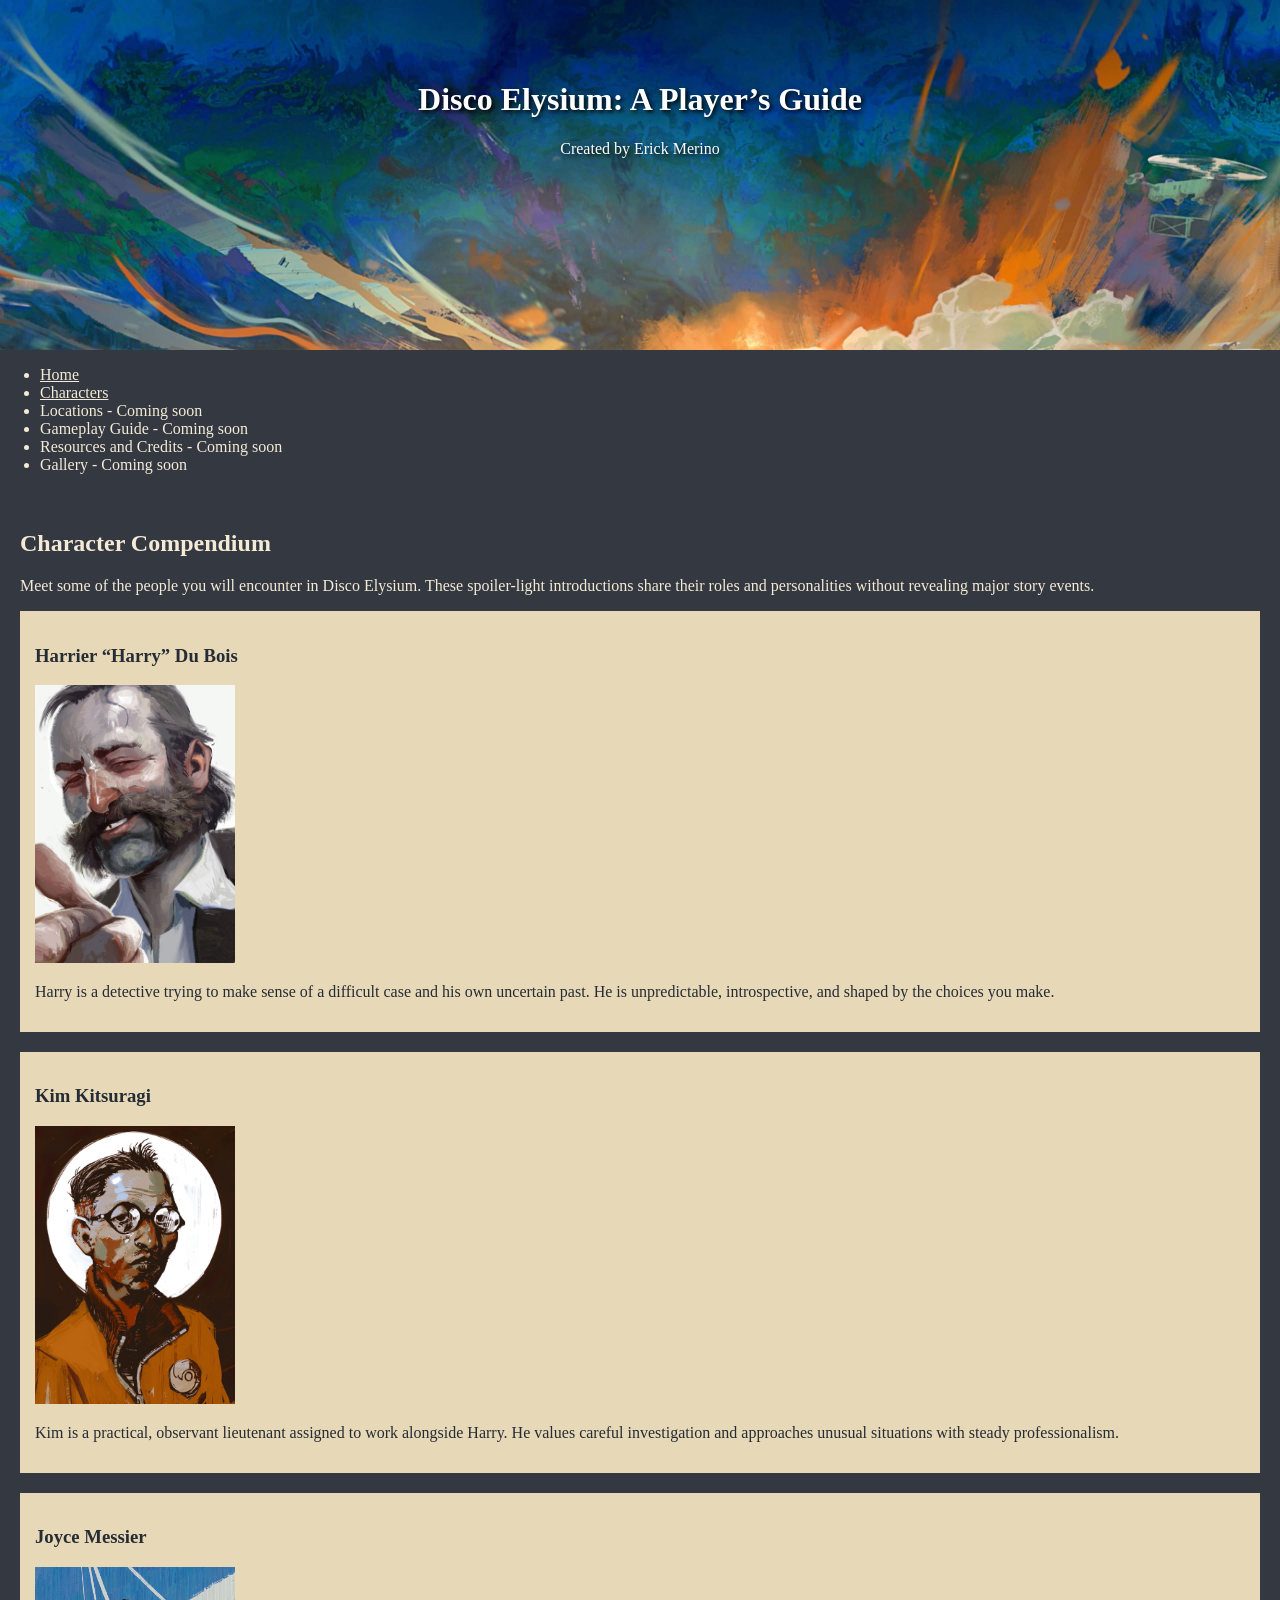
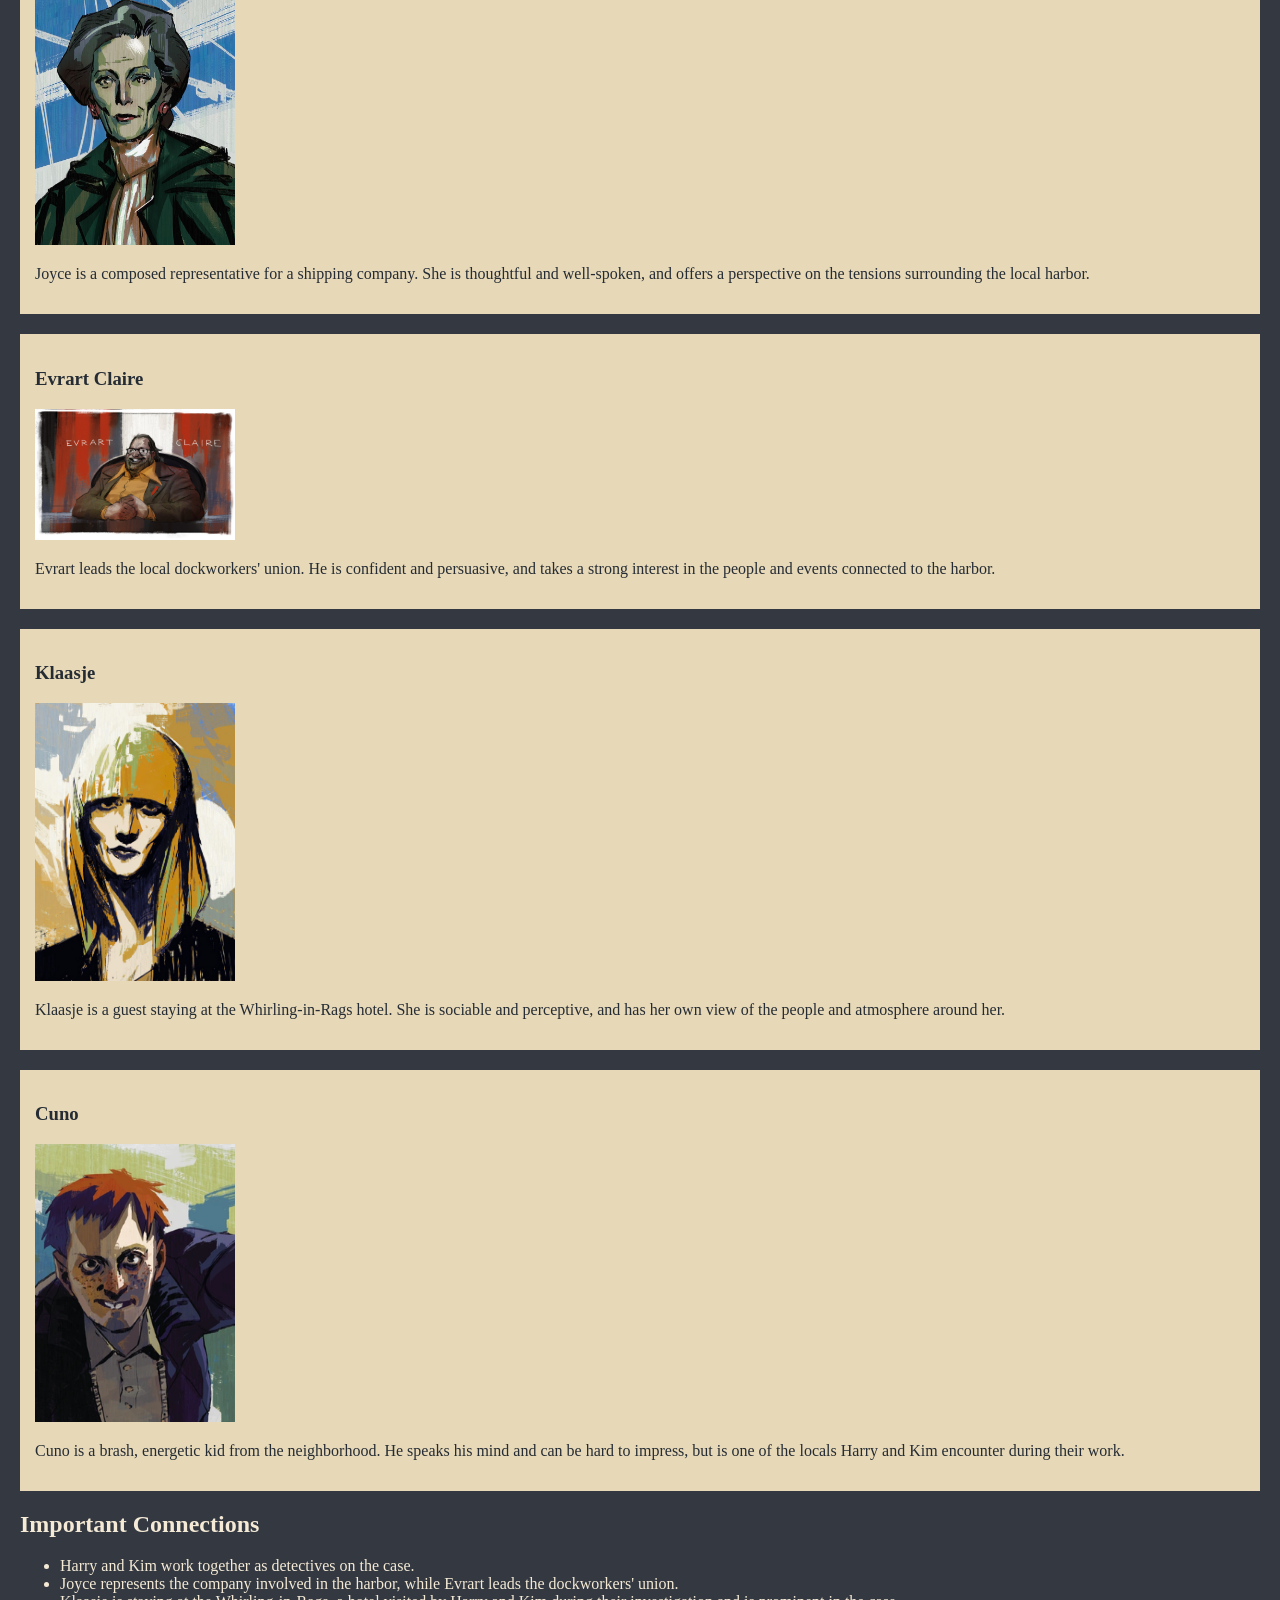
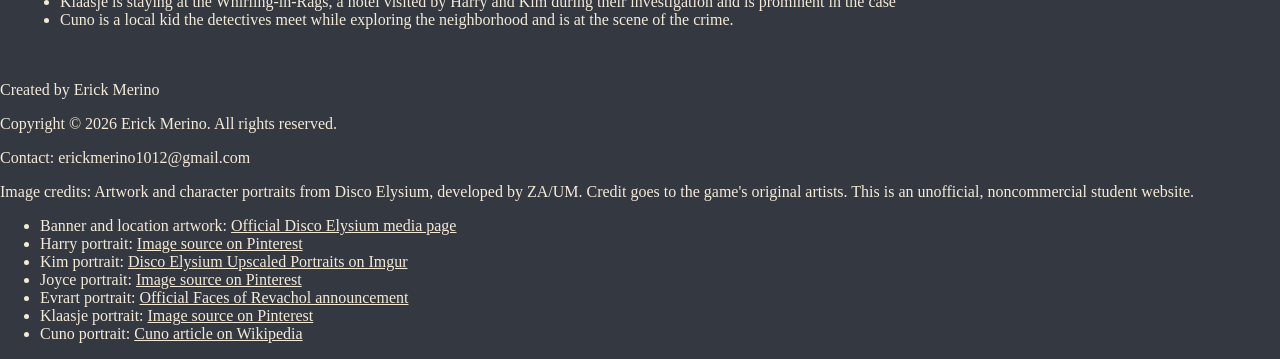
==== characters.html @ d82aca31 "Add files via upload" ====
<!DOCTYPE html>
<html lang="en">
<head>
    <meta charset="UTF-8">
    <meta name="viewport" content="width=device-width, initial-scale=1.0">
    <title>Characters | Disco Elysium: A Player’s Guide</title>
    <link rel="stylesheet" href="css/style.css">
</head>
<body class="characters-page">
    <!-- Banner -->
    <header class="banner">
        <h1>Disco Elysium: A Player’s Guide</h1>
        <p>Created by Erick Merino</p>
    </header>

    <!-- Navigation -->
    <nav>
        <ul>
            <li><a href="index.html">Home</a></li>
            <li><a href="characters.html">Characters</a></li>
            <li>Locations - Coming soon</li>
            <li>Gameplay Guide - Coming soon</li>
            <li>Resources and Credits - Coming soon</li>
            <li>Gallery - Coming soon</li>
        </ul>
    </nav>

    <main>
        <!-- Character Introduction -->
        <section>
            <h2>Character Compendium</h2>
            <p>
                Meet some of the people you will encounter in Disco Elysium.
                These spoiler-light introductions share their roles and
                personalities without revealing major story events.
            </p>
        </section>

        <!-- Character Profiles -->
        <section class="container">
            <article class="character">
                <h3>Harrier “Harry” Du Bois</h3>
                <img src="images/harry.png" alt="Portrait of detective Harrier Harry Du Bois">
                <p>
                    Harry is a detective trying to make sense of a difficult
                    case and his own uncertain past. He is unpredictable,
                    introspective, and shaped by the choices you make.
                </p>
            </article>

            <article class="character">
                <h3>Kim Kitsuragi</h3>
                <img src="images/kim.jpg" alt="Portrait of Lieutenant Kim Kitsuragi">
                <p>
                    Kim is a practical, observant lieutenant assigned to work
                    alongside Harry. He values careful investigation and
                    approaches unusual situations with steady professionalism.
                </p>
            </article>

            <article class="character">
                <h3>Joyce Messier</h3>
                <img src="images/joyce.jpg" alt="Portrait of Joyce Messier">
                <p>
                    Joyce is a composed representative for a shipping company.
                    She is thoughtful and well-spoken, and offers a perspective
                    on the tensions surrounding the local harbor.
                </p>
            </article>

            <article class="character">
                <h3>Evrart Claire</h3>
                <img src="images/evrart.jpg" alt="Portrait of Evrart Claire">
                <p>
                    Evrart leads the local dockworkers' union. He is confident
                    and persuasive, and takes a strong interest in the people
                    and events connected to the harbor.
                </p>
            </article>

            <article class="character">
                <h3>Klaasje</h3>
                <img src="images/klaasje.png" alt="Portrait of Klaasje">
                <p>
                    Klaasje is a guest staying at the Whirling-in-Rags hotel.
                    She is sociable and perceptive, and has her own view of
                    the people and atmosphere around her.
                </p>
            </article>

            <article class="character">
                <h3>Cuno</h3>
                <img src="images/cuno.png" alt="Portrait of Cuno">
                <p>
                    Cuno is a brash, energetic kid from the neighborhood.
                    He speaks his mind and can be hard to impress, but is one
                    of the locals Harry and Kim encounter during their work.
                </p>
            </article>
        </section>

        <!-- Character Relationships -->
        <section>
            <h2>Important Connections</h2>
            <ul>
                <li>Harry and Kim work together as detectives on the case.</li>
                <li>
                    Joyce represents the company involved in the harbor,
                    while Evrart leads the dockworkers' union.
                </li>
                <li>
                    Klaasje is staying at the Whirling-in-Rags, a hotel visited
                    by Harry and Kim during their investigation and is prominent in the case
                </li>
                <li>
                    Cuno is a local kid the detectives meet while exploring
                    the neighborhood and is at the scene of the crime.
                </li>
            </ul>
        </section>
    </main>

    <!-- Footer -->
    <footer>
        <p>Created by Erick Merino</p>
        <p>Copyright &copy; 2026 Erick Merino. All rights reserved.</p>
        <p>Contact: erickmerino1012@gmail.com</p>
        <p>Image credits: Artwork and character portraits from Disco Elysium,
        developed by ZA/UM. Credit goes to the game's original artists.
        This is an unofficial, noncommercial student website.
    </p>
<ul>
    <li>
        Banner and location artwork:
        <a href="https://discoelysium.com/media">
            Official Disco Elysium media page
        </a>
    </li>

    <li>
        Harry portrait:
        <a href="https://www.pinterest.com/pin/404901822769316332/">
            Image source on Pinterest
        </a>
    </li>

    <li>
        Kim portrait:
        <a href="https://imgur.com/gallery/disco-elysium-upscaled-portraits-NTCGqdZ">
            Disco Elysium Upscaled Portraits on Imgur
        </a>
    </li>

    <li>
        Joyce portrait:
        <a href="https://www.pinterest.com/pin/disco-elysium-upscaled-portraits--639933428312561114/">
            Image source on Pinterest
        </a>
    </li>

    <li>
        Evrart portrait:
        <a href="https://steamcommunity.com/ogg/632470/announcements/detail/1652167950303692649">
            Official Faces of Revachol announcement
        </a>
    </li>

    <li>
        Klaasje portrait:
        <a href="https://ca.pinterest.com/pin/7248049393118872/">
            Image source on Pinterest
        </a>
    </li>

    <li>
        Cuno portrait:
        <a href="https://en.wikipedia.org/wiki/Cuno_(Disco_Elysium)">
            Cuno article on Wikipedia
        </a>
</li>
</ul>
</footer>
</body>

</html>
---- css/style.css ----
body {
    margin: 0;
    color: #F4EAD6;
    background: linear-gradient(to bottom, #315665, #B98761, #E7D8B7, #343941);
}

header {
    background: url("../images/city-skyline.jpg") left top / cover no-repeat;
    min-height: 350px;
    padding: 60px 20px;
    box-sizing: border-box;
    text-align: center;
    color: white;
    text-shadow: 2px 2px 4px black;
    animation: bannerMove 10s ease-in-out infinite alternate;
}

@keyframes bannerMove {
    from { background-position: left top; }
    to { background-position: right bottom; }
}

nav, main, footer {
    background: transparent;
}

nav a, footer, footer a {
    color: #F4EAD6;
}

main {
    color: #252C34;
    padding: 20px;
}

.character {
    background: #E7D8B7;
    color: #252C34;
}

.character img {
    width: 200px;
    max-width: 100%;
    height: auto;
}

/* Character Compendium Page */

.characters-page {
    background: #343941;
}

.characters-page main {
    color: #F4EAD6;
}

.characters-page .character {
    background: #E7D8B7;
    color: #252C34;
    padding: 15px;
    margin-bottom: 20px;
}
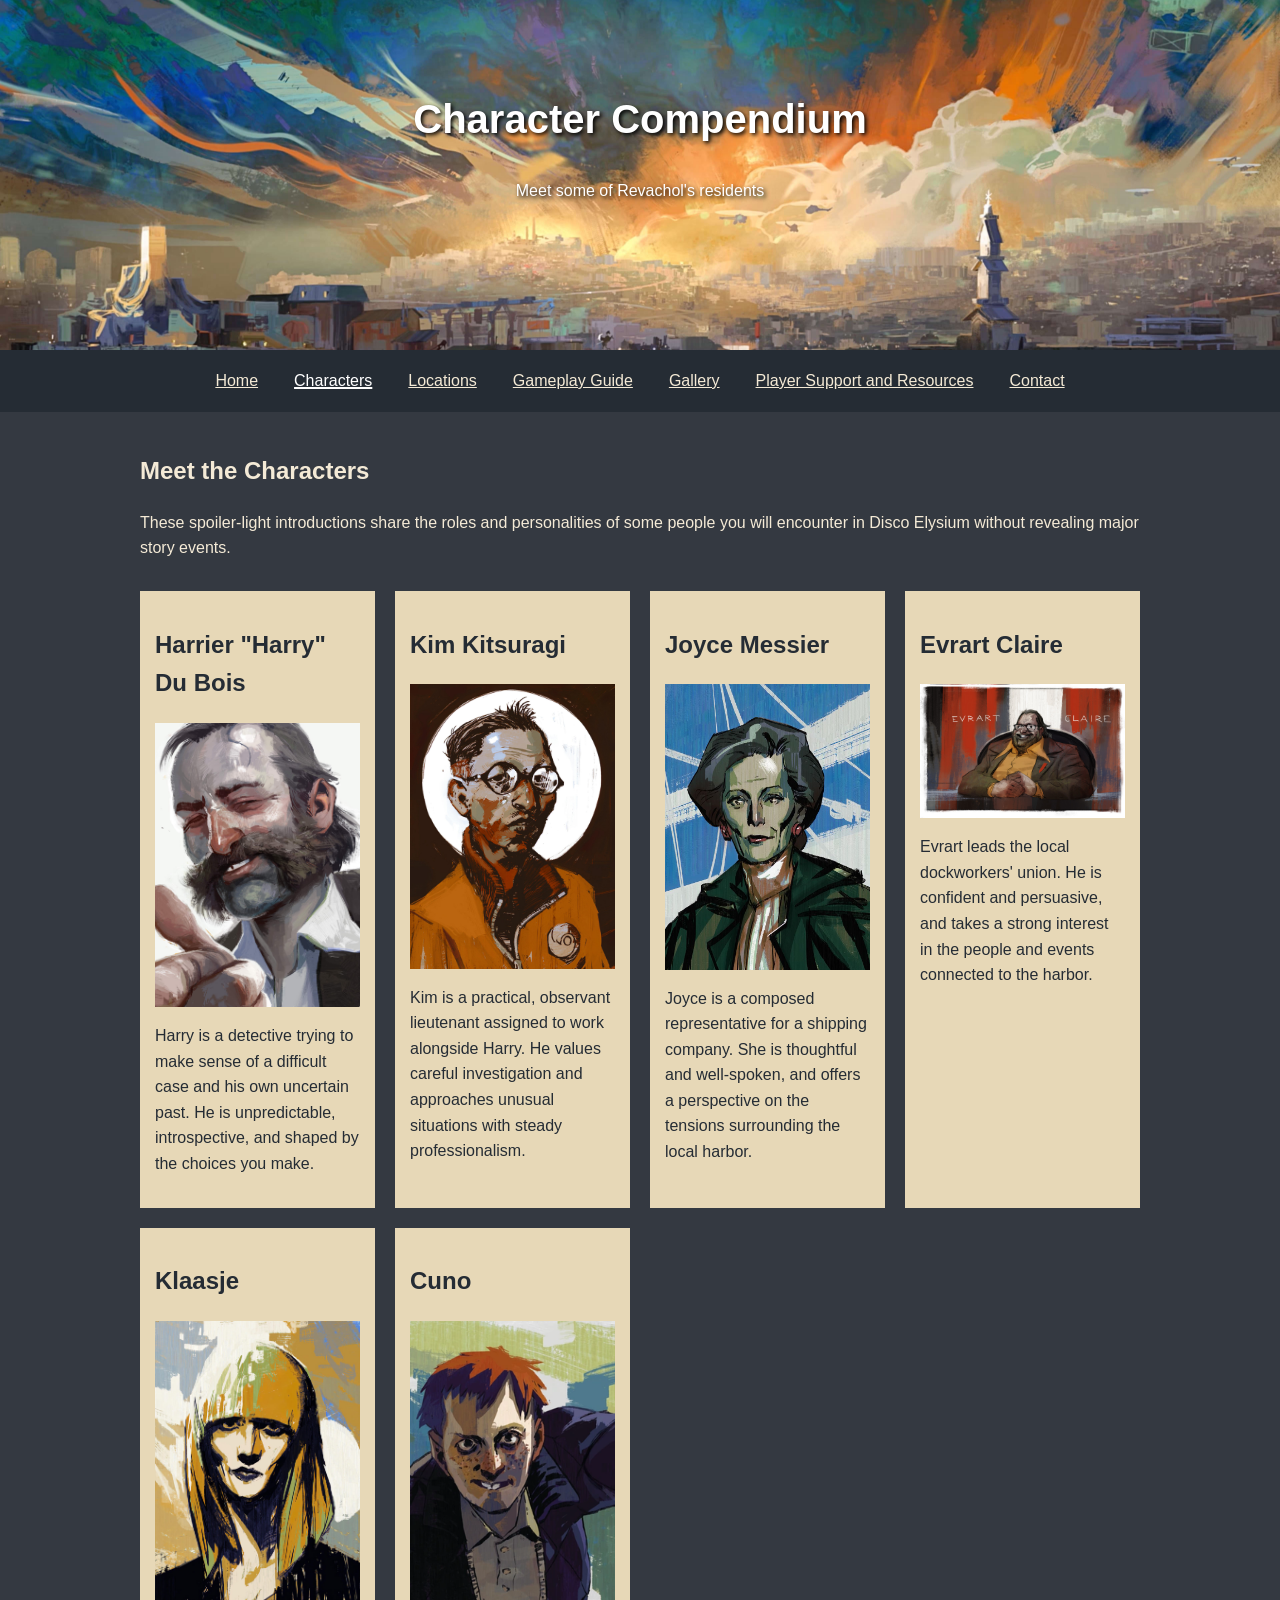
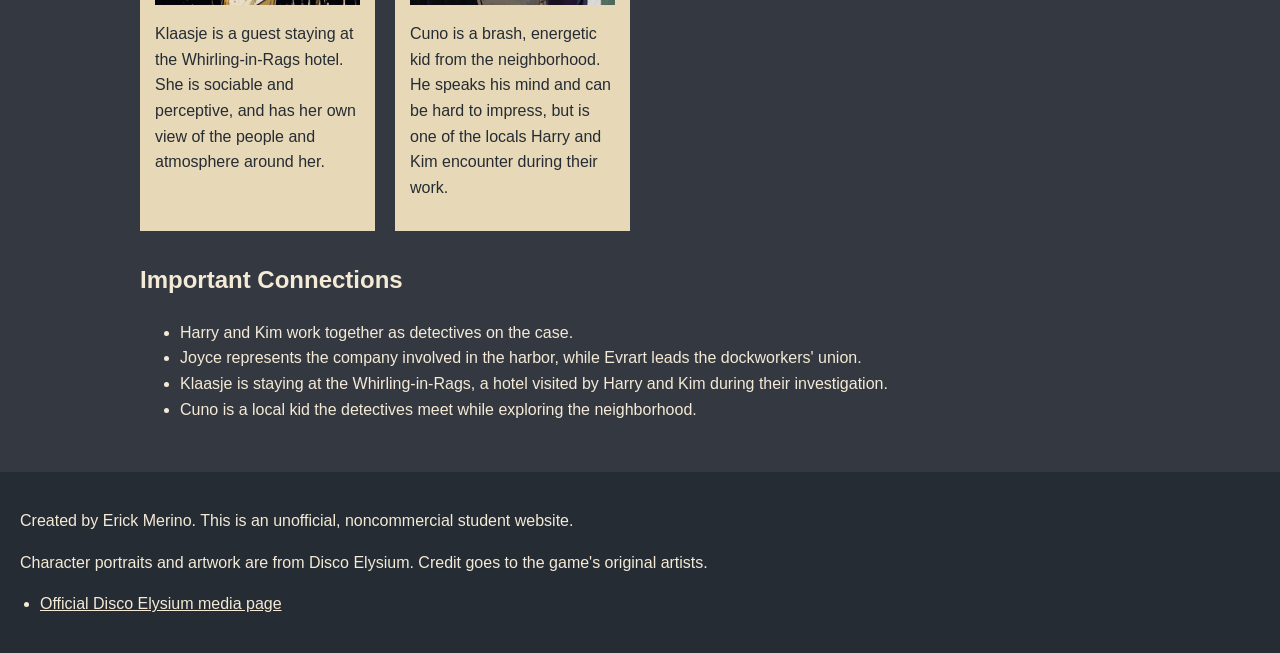
==== commit 2c95da41: "Add files via upload" ====
--- a/characters.html
+++ b/characters.html
@@ -3,43 +3,40 @@
 <head>
     <meta charset="UTF-8">
     <meta name="viewport" content="width=device-width, initial-scale=1.0">
-    <title>Characters | Disco Elysium: A Player’s Guide</title>
+    <title>Characters | Disco Elysium: A Player's Guide</title>
     <link rel="stylesheet" href="css/style.css">
 </head>
 <body class="characters-page">
-    <!-- Banner -->
     <header class="banner">
-        <h1>Disco Elysium: A Player’s Guide</h1>
-        <p>Created by Erick Merino</p>
+        <h1>Character Compendium</h1>
+        <p>Meet some of Revachol's residents</p>
     </header>
 
-    <!-- Navigation -->
-    <nav>
+    <nav aria-label="Main navigation">
         <ul>
             <li><a href="index.html">Home</a></li>
-            <li><a href="characters.html">Characters</a></li>
-            <li>Locations - Coming soon</li>
-            <li>Gameplay Guide - Coming soon</li>
-            <li>Resources and Credits - Coming soon</li>
-            <li>Gallery - Coming soon</li>
+            <li><a href="characters.html" aria-current="page">Characters</a></li>
+            <li><a href="locations.html">Locations</a></li>
+            <li><a href="gameplay.html">Gameplay Guide</a></li>
+            <li><a href="gallery.html">Gallery</a></li>
+            <li><a href="resources.html">Player Support and Resources</a></li>
+            <li><a href="contact.html">Contact</a></li>
         </ul>
     </nav>
 
     <main>
-        <!-- Character Introduction -->
         <section>
-            <h2>Character Compendium</h2>
+            <h2>Meet the Characters</h2>
             <p>
-                Meet some of the people you will encounter in Disco Elysium.
-                These spoiler-light introductions share their roles and
-                personalities without revealing major story events.
+                These spoiler-light introductions share the roles and
+                personalities of some people you will encounter in Disco
+                Elysium without revealing major story events.
             </p>
         </section>
 
-        <!-- Character Profiles -->
-        <section class="container">
-            <article class="character">
-                <h3>Harrier “Harry” Du Bois</h3>
+        <section class="card-grid" aria-label="Character profiles">
+            <article class="character" id="harry">
+                <h2>Harrier "Harry" Du Bois</h2>
                 <img src="images/harry.png" alt="Portrait of detective Harrier Harry Du Bois">
                 <p>
                     Harry is a detective trying to make sense of a difficult
@@ -48,8 +45,8 @@
                 </p>
             </article>
 
-            <article class="character">
-                <h3>Kim Kitsuragi</h3>
+            <article class="character" id="kim">
+                <h2>Kim Kitsuragi</h2>
                 <img src="images/kim.jpg" alt="Portrait of Lieutenant Kim Kitsuragi">
                 <p>
                     Kim is a practical, observant lieutenant assigned to work
@@ -58,8 +55,8 @@
                 </p>
             </article>
 
-            <article class="character">
-                <h3>Joyce Messier</h3>
+            <article class="character" id="joyce">
+                <h2>Joyce Messier</h2>
                 <img src="images/joyce.jpg" alt="Portrait of Joyce Messier">
                 <p>
                     Joyce is a composed representative for a shipping company.
@@ -68,8 +65,8 @@
                 </p>
             </article>
 
-            <article class="character">
-                <h3>Evrart Claire</h3>
+            <article class="character" id="evrart">
+                <h2>Evrart Claire</h2>
                 <img src="images/evrart.jpg" alt="Portrait of Evrart Claire">
                 <p>
                     Evrart leads the local dockworkers' union. He is confident
@@ -78,8 +75,8 @@
                 </p>
             </article>
 
-            <article class="character">
-                <h3>Klaasje</h3>
+            <article class="character" id="klaasje">
+                <h2>Klaasje</h2>
                 <img src="images/klaasje.png" alt="Portrait of Klaasje">
                 <p>
                     Klaasje is a guest staying at the Whirling-in-Rags hotel.
@@ -88,8 +85,8 @@
                 </p>
             </article>
 
-            <article class="character">
-                <h3>Cuno</h3>
+            <article class="character" id="cuno">
+                <h2>Cuno</h2>
                 <img src="images/cuno.png" alt="Portrait of Cuno">
                 <p>
                     Cuno is a brash, energetic kid from the neighborhood.
@@ -99,7 +96,6 @@
             </article>
         </section>
 
-        <!-- Character Relationships -->
         <section>
             <h2>Important Connections</h2>
             <ul>
@@ -110,76 +106,25 @@
                 </li>
                 <li>
                     Klaasje is staying at the Whirling-in-Rags, a hotel visited
-                    by Harry and Kim during their investigation and is prominent in the case
+                    by Harry and Kim during their investigation.
                 </li>
                 <li>
                     Cuno is a local kid the detectives meet while exploring
-                    the neighborhood and is at the scene of the crime.
+                    the neighborhood.
                 </li>
             </ul>
         </section>
     </main>
 
-    <!-- Footer -->
     <footer>
-        <p>Created by Erick Merino</p>
-        <p>Copyright &copy; 2026 Erick Merino. All rights reserved.</p>
-        <p>Contact: erickmerino1012@gmail.com</p>
-        <p>Image credits: Artwork and character portraits from Disco Elysium,
-        developed by ZA/UM. Credit goes to the game's original artists.
-        This is an unofficial, noncommercial student website.
-    </p>
-<ul>
-    <li>
-        Banner and location artwork:
-        <a href="https://discoelysium.com/media">
-            Official Disco Elysium media page
-        </a>
-    </li>
-
-    <li>
-        Harry portrait:
-        <a href="https://www.pinterest.com/pin/404901822769316332/">
-            Image source on Pinterest
-        </a>
-    </li>
-
-    <li>
-        Kim portrait:
-        <a href="https://imgur.com/gallery/disco-elysium-upscaled-portraits-NTCGqdZ">
-            Disco Elysium Upscaled Portraits on Imgur
-        </a>
-    </li>
-
-    <li>
-        Joyce portrait:
-        <a href="https://www.pinterest.com/pin/disco-elysium-upscaled-portraits--639933428312561114/">
-            Image source on Pinterest
-        </a>
-    </li>
-
-    <li>
-        Evrart portrait:
-        <a href="https://steamcommunity.com/ogg/632470/announcements/detail/1652167950303692649">
-            Official Faces of Revachol announcement
-        </a>
-    </li>
-
-    <li>
-        Klaasje portrait:
-        <a href="https://ca.pinterest.com/pin/7248049393118872/">
-            Image source on Pinterest
-        </a>
-    </li>
-
-    <li>
-        Cuno portrait:
-        <a href="https://en.wikipedia.org/wiki/Cuno_(Disco_Elysium)">
-            Cuno article on Wikipedia
-        </a>
-</li>
-</ul>
-</footer>
+        <p>Created by Erick Merino. This is an unofficial, noncommercial student website.</p>
+        <p>
+            Character portraits and artwork are from Disco Elysium. Credit
+            goes to the game's original artists.
+        </p>
+        <ul>
+            <li><a href="https://discoelysium.com/media">Official Disco Elysium media page</a></li>
+        </ul>
+    </footer>
 </body>
-
-</html>+</html>
--- a/css/style.css
+++ b/css/style.css
@@ -1,12 +1,13 @@
-
 body {
     margin: 0;
     color: #F4EAD6;
     background: linear-gradient(to bottom, #315665, #B98761, #E7D8B7, #343941);
-}
-
-header {
-    background: url("../images/city-skyline.jpg") left top / cover no-repeat;
+    font-family: Arial, sans-serif;
+    line-height: 1.6;
+}
+
+.banner {
+    background: url("../images/city-skyline.jpg") center / cover no-repeat;
     min-height: 350px;
     padding: 60px 20px;
     box-sizing: border-box;
@@ -16,36 +17,199 @@
     animation: bannerMove 10s ease-in-out infinite alternate;
 }
 
+.banner h1 {
+    font-size: 2.5rem;
+}
+
 @keyframes bannerMove {
     from { background-position: left top; }
     to { background-position: right bottom; }
 }
 
-nav, main, footer {
-    background: transparent;
-}
-
-nav a, footer, footer a {
-    color: #F4EAD6;
+nav {
+    padding: 10px 20px;
+    background: #252C34;
+}
+
+nav ul {
+    display: flex;
+    flex-wrap: wrap;
+    justify-content: center;
+    gap: 8px 20px;
+    margin: 0;
+    padding: 0;
+    list-style: none;
+}
+
+nav a,
+footer,
+footer a {
+    color: #F4EAD6;
+}
+
+nav a {
+    display: inline-block;
+    padding: 8px;
+}
+
+nav a:hover,
+nav a:focus,
+nav a[aria-current="page"] {
+    color: white;
+    text-decoration-thickness: 2px;
 }
 
 main {
-    color: #252C34;
+    max-width: 1000px;
+    margin: 0 auto;
     padding: 20px;
-}
-
-.character {
+    color: #252C34;
+}
+
+main section {
+    margin-bottom: 30px;
+}
+
+main a {
+    color: #174D63;
+}
+
+.card-grid,
+.gallery-grid {
+    display: grid;
+    grid-template-columns: repeat(auto-fit, minmax(220px, 1fr));
+    gap: 20px;
+}
+
+.character,
+.location {
+    padding: 15px;
     background: #E7D8B7;
     color: #252C34;
 }
 
-.character img {
-    width: 200px;
-    max-width: 100%;
+.character img,
+.location img {
+    display: block;
+    width: 100%;
+    max-width: 300px;
     height: auto;
-}
-
-/* Character Compendium Page */
+    margin: 0 auto;
+}
+
+.character:target {
+    outline: 4px solid #315665;
+    box-shadow: 0 0 16px #315665;
+    scroll-margin-top: 20px;
+}
+
+.location-image {
+    position: relative;
+}
+
+.location-image .tooltip {
+    display: none;
+    position: absolute;
+    left: 10px;
+    right: 10px;
+    bottom: 10px;
+    padding: 8px 10px;
+    background: #252C34;
+    color: #F4EAD6;
+    border: 1px solid #F4EAD6;
+    border-radius: 4px;
+}
+
+.location-image:hover .tooltip,
+.location-image:focus-within .tooltip {
+    display: block;
+}
+
+.gallery-grid figure {
+    margin: 0;
+    padding: 12px;
+    background: #E7D8B7;
+    color: #252C34;
+}
+
+.gallery-grid img {
+    display: block;
+    width: 100%;
+    height: 220px;
+    object-fit: cover;
+}
+
+.gallery-grid figcaption {
+    padding-top: 8px;
+}
+
+.gallery-grid a {
+    display: block;
+    color: #252C34;
+    text-decoration: none;
+}
+
+.gallery-grid a span {
+    display: block;
+    padding-top: 8px;
+}
+
+.gallery-grid a:hover,
+.gallery-grid a:focus {
+    text-decoration: underline;
+}
+
+form {
+    max-width: 600px;
+}
+
+.form-field {
+    margin-bottom: 16px;
+}
+
+.form-field label {
+    display: block;
+    margin-bottom: 5px;
+    font-weight: bold;
+}
+
+.form-field input,
+.form-field select,
+.form-field textarea {
+    box-sizing: border-box;
+    width: 100%;
+    padding: 10px;
+    border: 1px solid #343941;
+    border-radius: 4px;
+    font: inherit;
+}
+
+.form-field textarea {
+    resize: vertical;
+}
+
+button {
+    padding: 10px 18px;
+    border: 0;
+    border-radius: 4px;
+    background: #252C34;
+    color: #F4EAD6;
+    font: inherit;
+    cursor: pointer;
+}
+
+.form-note {
+    font-size: 0.9rem;
+}
+
+body > footer {
+    padding: 20px;
+    background: #252C34;
+}
+
+body > footer ul {
+    padding-left: 20px;
+}
 
 .characters-page {
     background: #343941;
@@ -55,9 +219,35 @@
     color: #F4EAD6;
 }
 
-.characters-page .character {
-    background: #E7D8B7;
-    color: #252C34;
-    padding: 15px;
-    margin-bottom: 20px;
-}
+@media (max-width: 600px) {
+    .banner {
+        min-height: 230px;
+        padding: 45px 16px;
+    }
+
+    .banner h1 {
+        font-size: 2rem;
+    }
+
+    nav {
+        padding: 8px;
+    }
+
+    nav ul {
+        display: block;
+    }
+
+    nav li {
+        text-align: center;
+    }
+
+    main {
+        padding: 16px;
+    }
+
+    .gallery-grid img {
+        height: auto;
+        max-height: 320px;
+        object-fit: contain;
+    }
+}
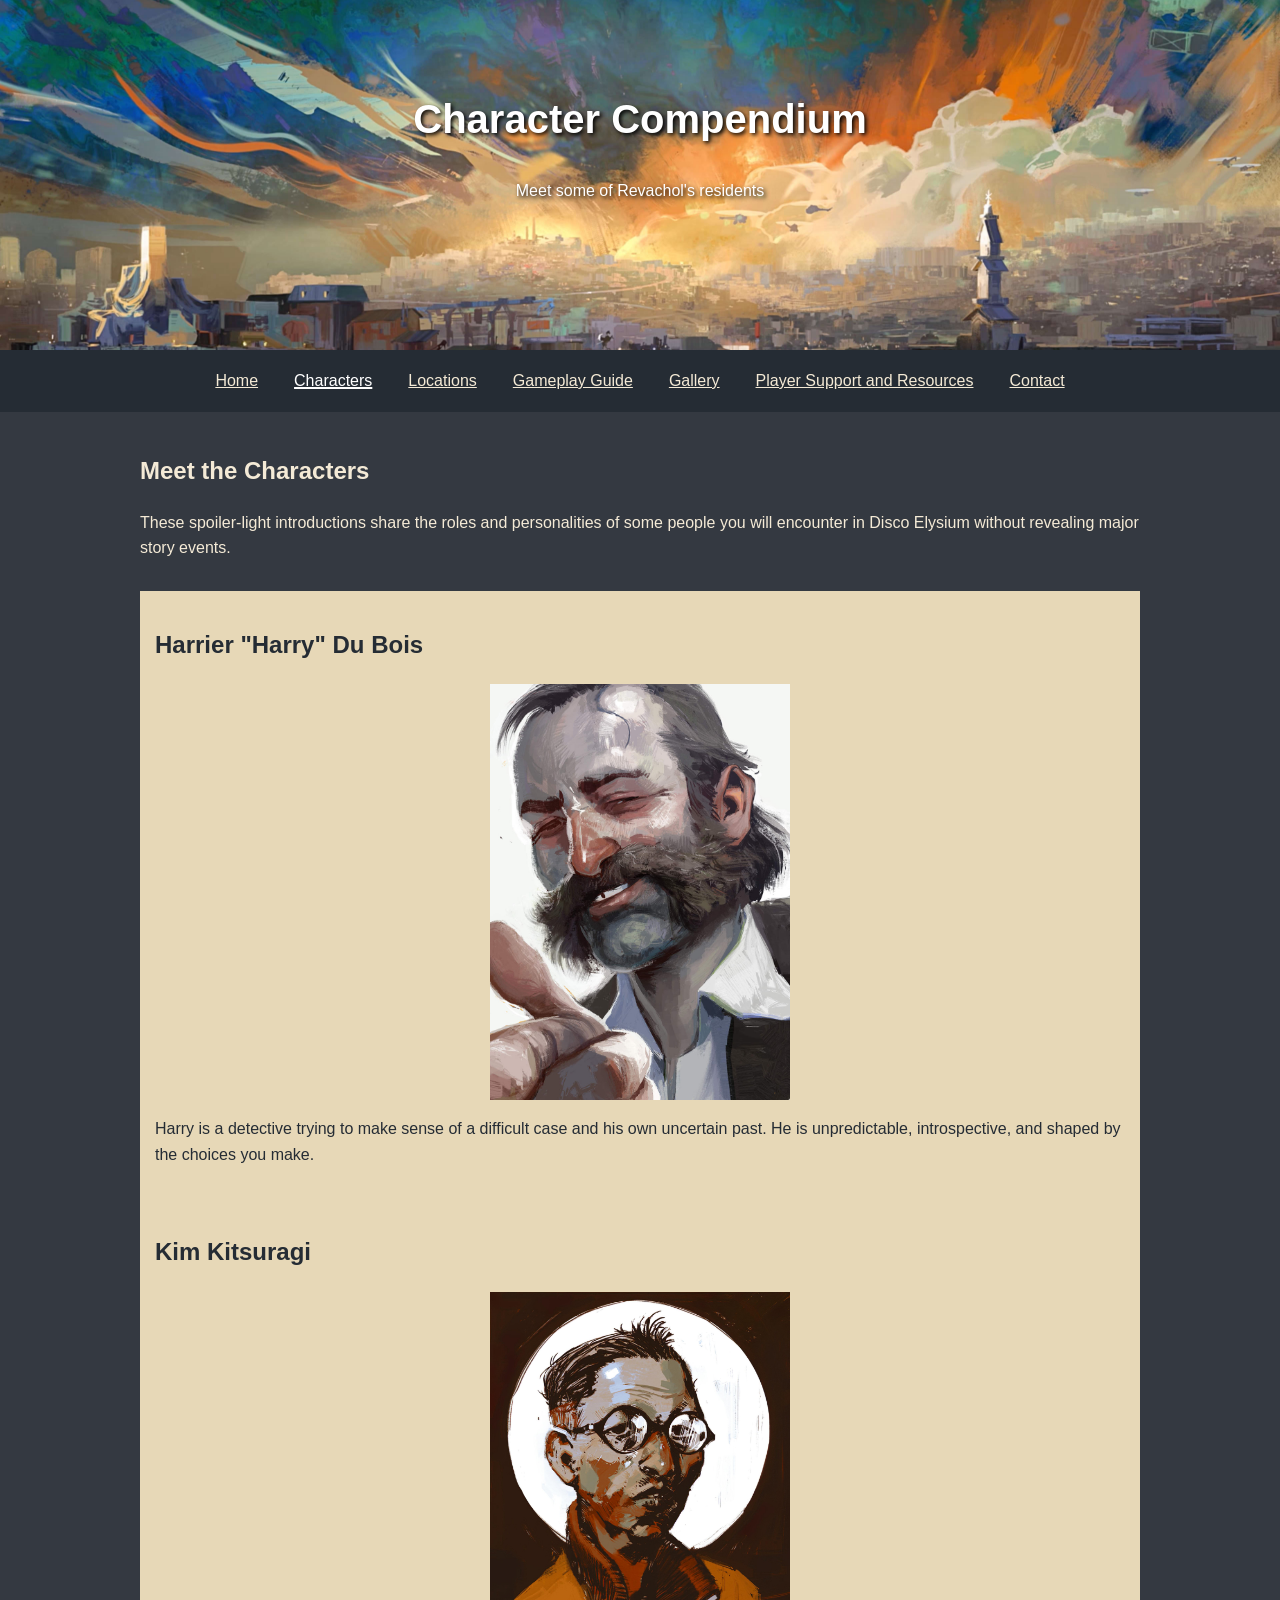
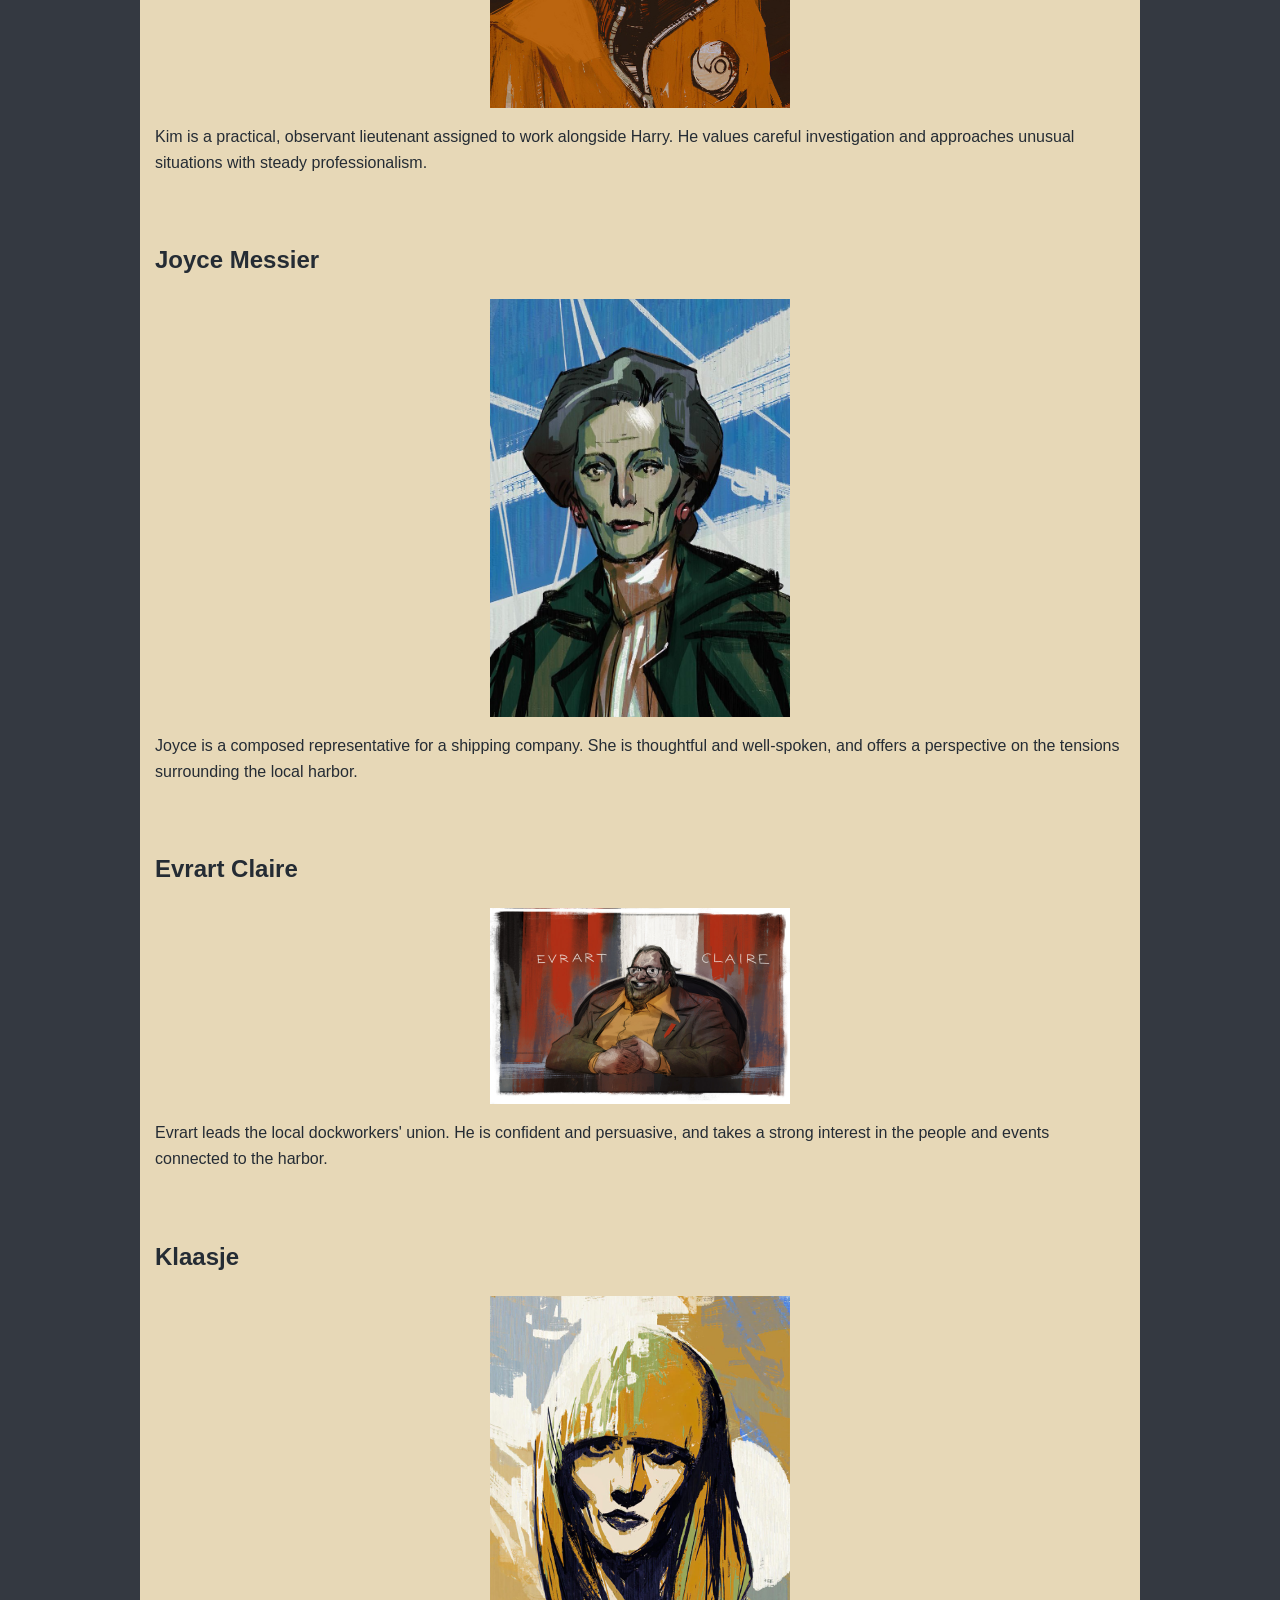
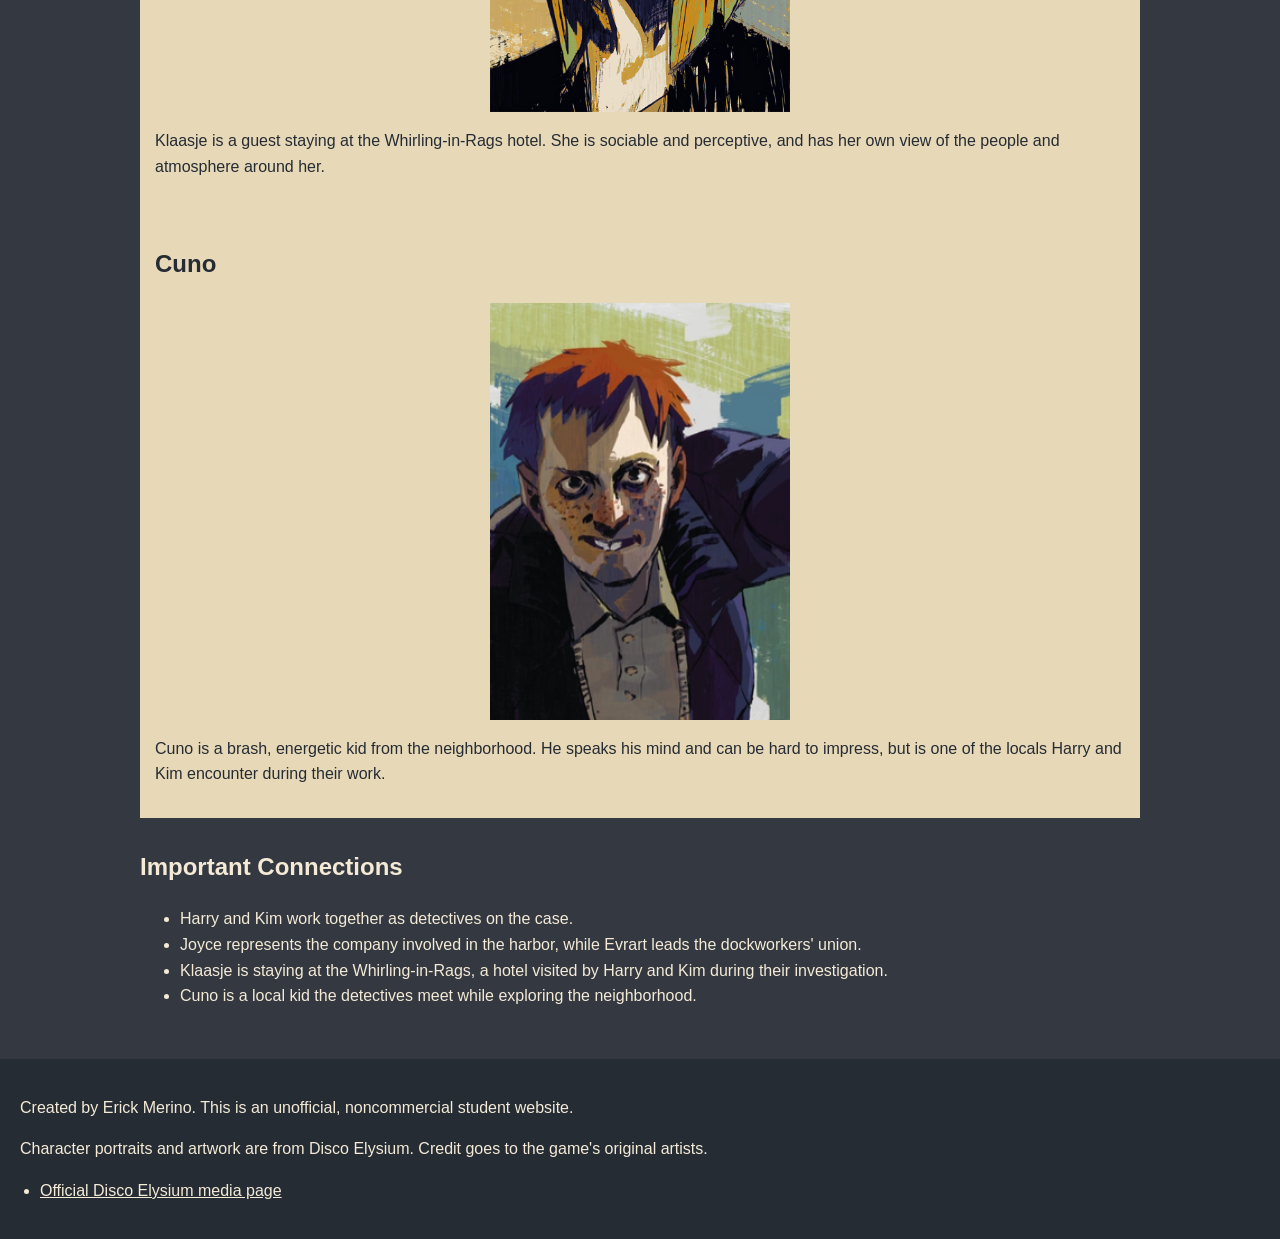
==== commit 116c0060: "Add files via upload" ====
--- a/characters.html
+++ b/characters.html
@@ -34,7 +34,7 @@
             </p>
         </section>
 
-        <section class="card-grid" aria-label="Character profiles">
+        <section class="container" aria-label="Character profiles">
             <article class="character" id="harry">
                 <h2>Harrier "Harry" Du Bois</h2>
                 <img src="images/harry.png" alt="Portrait of detective Harrier Harry Du Bois">
